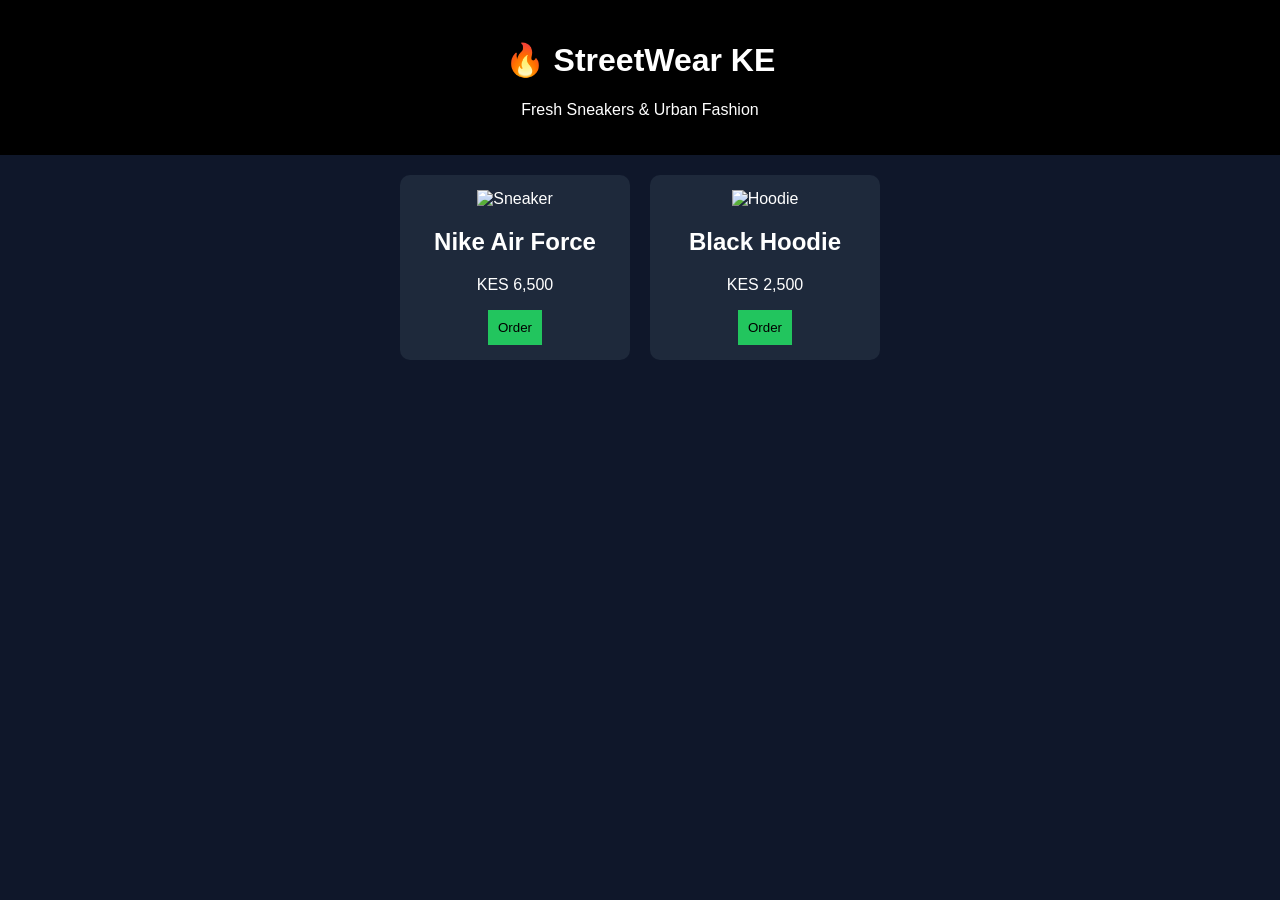
==== index.html @ 1f29eb37 "first store" ====
<!DOCTYPE html>
<html lang="en">

<head>
    <meta charset="UTF-8">
    <title>StreetWear KE</title>
    <link rel="stylesheet" href="style.css">
</head>

<body>

    <header>
        <h1>🔥 StreetWear KE</h1>
        <p>Fresh Sneakers & Urban Fashion</p>
    </header>

    <section class="products">

        <div class="card">
            <img src="https://via.placeholder.com/200" alt="Sneaker">
            <h2>Nike Air Force</h2>
            <p>KES 6,500</p>
            <button onclick="order('Nike Air Force')">Order</button>
        </div>

        <div class="card">
            <img src="https://via.placeholder.com/200" alt="Hoodie">
            <h2>Black Hoodie</h2>
            <p>KES 2,500</p>
            <button onclick="order('Black Hoodie')">Order</button>
        </div>

    </section>

    <script src="script.js"></script>
</body>

</html>
---- style.css ----
body {
    font-family: Arial;
    margin: 0;
    background: #0f172a;
    color: white;
    text-align: center;
}

header {
    padding: 20px;
    background: black;
}

.products {
    display: flex;
    justify-content: center;
    gap: 20px;
    padding: 20px;
}

.card {
    background: #1e293b;
    padding: 15px;
    border-radius: 10px;
    width: 200px;
}

.card img {
    width: 100%;
}

button {
    padding: 10px;
    background: #22c55e;
    border: none;
    cursor: pointer;
}
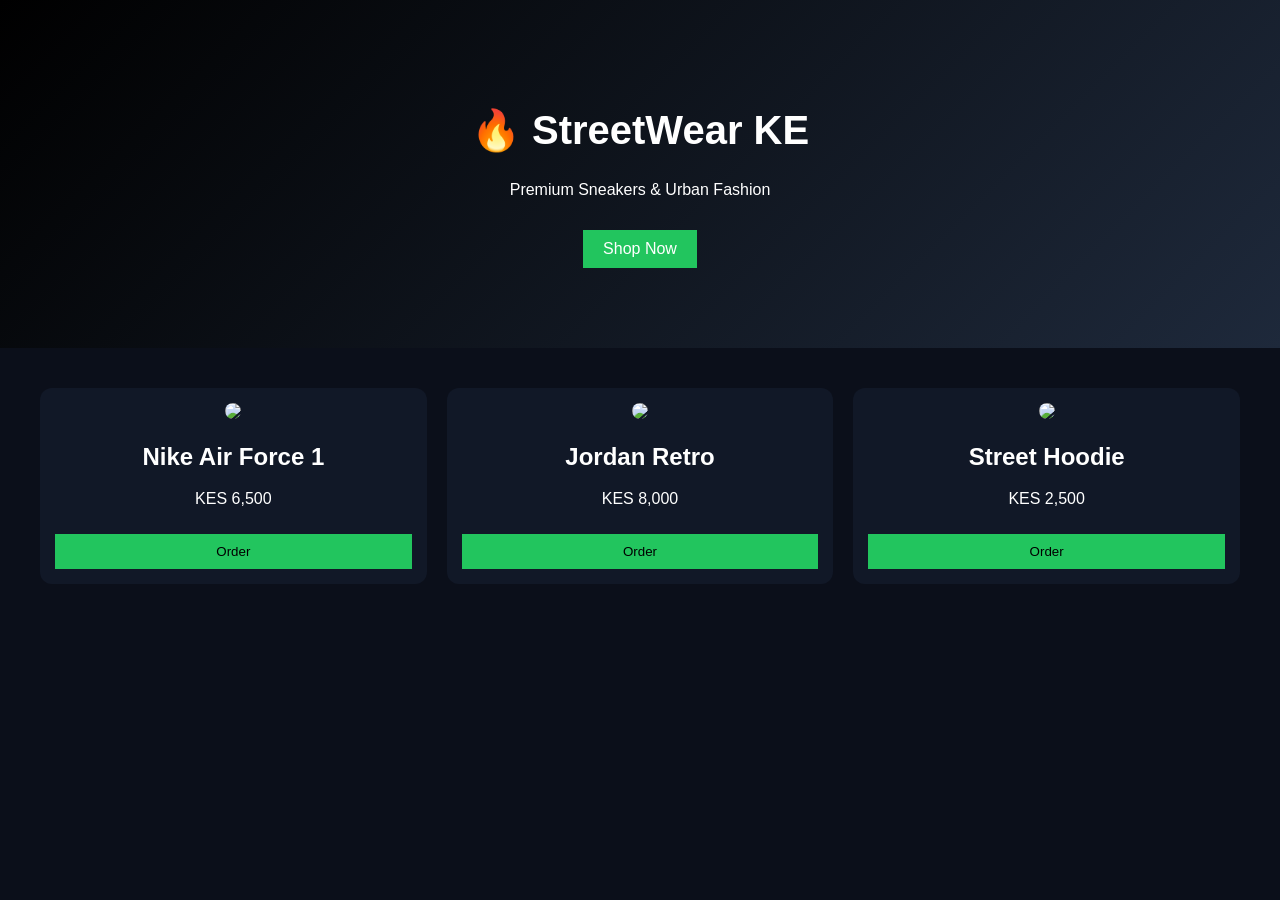
==== commit 7bb4ac0d: "upgrade store design" ====
--- a/index.html
+++ b/index.html
@@ -9,25 +9,33 @@
 
 <body>
 
-    <header>
+    <header class="hero">
         <h1>🔥 StreetWear KE</h1>
-        <p>Fresh Sneakers & Urban Fashion</p>
+        <p>Premium Sneakers & Urban Fashion</p>
+        <a href="#shop">Shop Now</a>
     </header>
 
-    <section class="products">
+    <section id="shop" class="products">
 
         <div class="card">
-            <img src="https://via.placeholder.com/200" alt="Sneaker">
-            <h2>Nike Air Force</h2>
+            <img src="https://images.unsplash.com/photo-1542291026-7eec264c27ff" />
+            <h2>Nike Air Force 1</h2>
             <p>KES 6,500</p>
-            <button onclick="order('Nike Air Force')">Order</button>
+            <button onclick="order('Nike Air Force 1')">Order</button>
         </div>
 
         <div class="card">
-            <img src="https://via.placeholder.com/200" alt="Hoodie">
-            <h2>Black Hoodie</h2>
+            <img src="https://images.unsplash.com/photo-1600185365483-26d7a4cc7519" />
+            <h2>Jordan Retro</h2>
+            <p>KES 8,000</p>
+            <button onclick="order('Jordan Retro')">Order</button>
+        </div>
+
+        <div class="card">
+            <img src="https://images.unsplash.com/photo-1528701800489-20be3c1eaac7" />
+            <h2>Street Hoodie</h2>
             <p>KES 2,500</p>
-            <button onclick="order('Black Hoodie')">Order</button>
+            <button onclick="order('Street Hoodie')">Order</button>
         </div>
 
     </section>
--- a/style.css
+++ b/style.css
@@ -1,36 +1,58 @@
 body {
+    margin: 0;
     font-family: Arial;
-    margin: 0;
-    background: #0f172a;
+    background: #0b0f1a;
     color: white;
-    text-align: center;
 }
 
-header {
-    padding: 20px;
-    background: black;
+
+/* HERO SECTION */
+
+.hero {
+    text-align: center;
+    padding: 80px 20px;
+    background: linear-gradient(135deg, #000, #1e293b);
 }
 
+.hero h1 {
+    font-size: 40px;
+}
+
+.hero a {
+    display: inline-block;
+    margin-top: 15px;
+    padding: 10px 20px;
+    background: #22c55e;
+    color: white;
+    text-decoration: none;
+}
+
+
+/* PRODUCTS */
+
 .products {
-    display: flex;
-    justify-content: center;
+    display: grid;
+    grid-template-columns: repeat(auto-fit, minmax(220px, 1fr));
     gap: 20px;
-    padding: 20px;
+    padding: 40px;
 }
 
 .card {
-    background: #1e293b;
+    background: #111827;
     padding: 15px;
-    border-radius: 10px;
-    width: 200px;
+    border-radius: 12px;
+    text-align: center;
 }
 
 .card img {
     width: 100%;
+    border-radius: 10px;
 }
 
 button {
+    margin-top: 10px;
     padding: 10px;
+    width: 100%;
     background: #22c55e;
     border: none;
     cursor: pointer;
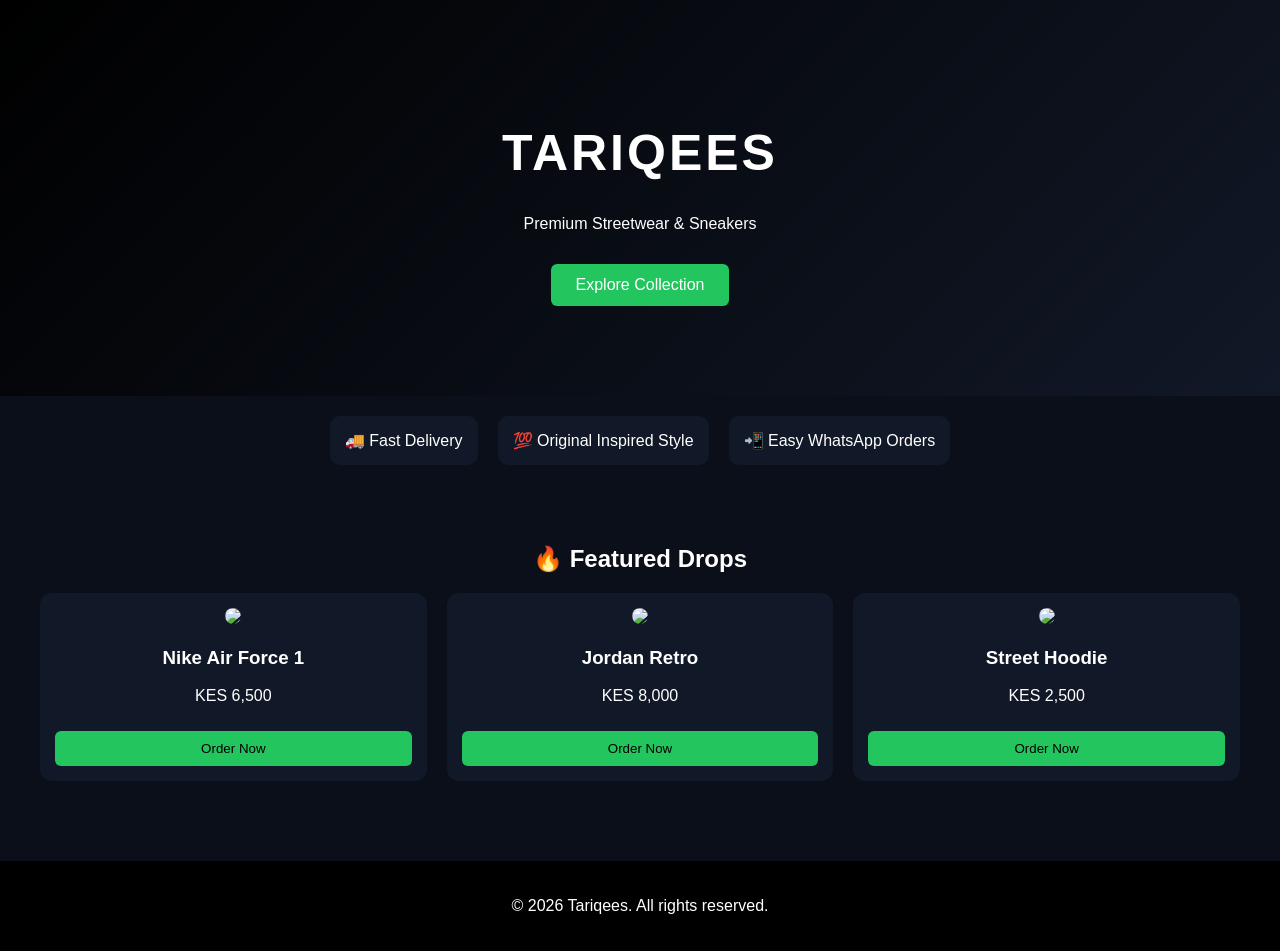
==== commit 4089ad95: "Tariqees brand redesign" ====
--- a/index.html
+++ b/index.html
@@ -3,42 +3,57 @@
 
 <head>
     <meta charset="UTF-8">
-    <title>StreetWear KE</title>
+    <title>Tariqees | Streetwear Store</title>
     <link rel="stylesheet" href="style.css">
 </head>
 
 <body>
 
     <header class="hero">
-        <h1>🔥 StreetWear KE</h1>
-        <p>Premium Sneakers & Urban Fashion</p>
-        <a href="#shop">Shop Now</a>
+        <h1>TARIQEES</h1>
+        <p>Premium Streetwear & Sneakers</p>
+        <a href="#shop">Explore Collection</a>
     </header>
+
+    <section class="info">
+        <div class="box">🚚 Fast Delivery</div>
+        <div class="box">💯 Original Inspired Style</div>
+        <div class="box">📲 Easy WhatsApp Orders</div>
+    </section>
 
     <section id="shop" class="products">
 
-        <div class="card">
-            <img src="https://images.unsplash.com/photo-1542291026-7eec264c27ff" />
-            <h2>Nike Air Force 1</h2>
-            <p>KES 6,500</p>
-            <button onclick="order('Nike Air Force 1')">Order</button>
+        <h2>🔥 Featured Drops</h2>
+
+        <div class="grid">
+
+            <div class="card">
+                <img src="https://images.unsplash.com/photo-1542291026-7eec264c27ff" />
+                <h3>Nike Air Force 1</h3>
+                <p>KES 6,500</p>
+                <button onclick="order('Nike Air Force 1')">Order Now</button>
+            </div>
+
+            <div class="card">
+                <img src="https://images.unsplash.com/photo-1600185365483-26d7a4cc7519" />
+                <h3>Jordan Retro</h3>
+                <p>KES 8,000</p>
+                <button onclick="order('Jordan Retro')">Order Now</button>
+            </div>
+
+            <div class="card">
+                <img src="https://images.unsplash.com/photo-1528701800489-20be3c1eaac7" />
+                <h3>Street Hoodie</h3>
+                <p>KES 2,500</p>
+                <button onclick="order('Street Hoodie')">Order Now</button>
+            </div>
+
         </div>
+    </section>
 
-        <div class="card">
-            <img src="https://images.unsplash.com/photo-1600185365483-26d7a4cc7519" />
-            <h2>Jordan Retro</h2>
-            <p>KES 8,000</p>
-            <button onclick="order('Jordan Retro')">Order</button>
-        </div>
-
-        <div class="card">
-            <img src="https://images.unsplash.com/photo-1528701800489-20be3c1eaac7" />
-            <h2>Street Hoodie</h2>
-            <p>KES 2,500</p>
-            <button onclick="order('Street Hoodie')">Order</button>
-        </div>
-
-    </section>
+    <footer>
+        <p>© 2026 Tariqees. All rights reserved.</p>
+    </footer>
 
     <script src="script.js"></script>
 </body>
--- a/style.css
+++ b/style.css
@@ -1,47 +1,68 @@
 body {
     margin: 0;
-    font-family: Arial;
+    font-family: Arial, sans-serif;
     background: #0b0f1a;
     color: white;
 }
 
 
-/* HERO SECTION */
+/* HERO */
 
 .hero {
     text-align: center;
-    padding: 80px 20px;
-    background: linear-gradient(135deg, #000, #1e293b);
+    padding: 90px 20px;
+    background: linear-gradient(135deg, #000, #111827);
 }
 
 .hero h1 {
-    font-size: 40px;
+    font-size: 50px;
+    letter-spacing: 3px;
 }
 
 .hero a {
     display: inline-block;
     margin-top: 15px;
-    padding: 10px 20px;
+    padding: 12px 25px;
     background: #22c55e;
     color: white;
     text-decoration: none;
+    border-radius: 6px;
+}
+
+
+/* INFO BOXES */
+
+.info {
+    display: flex;
+    justify-content: center;
+    gap: 20px;
+    padding: 20px;
+}
+
+.box {
+    background: #111827;
+    padding: 15px;
+    border-radius: 10px;
 }
 
 
 /* PRODUCTS */
 
 .products {
+    padding: 40px;
+    text-align: center;
+}
+
+.grid {
     display: grid;
     grid-template-columns: repeat(auto-fit, minmax(220px, 1fr));
     gap: 20px;
-    padding: 40px;
 }
 
 .card {
     background: #111827;
     padding: 15px;
     border-radius: 12px;
-    text-align: center;
 }
 
 .card img {
@@ -51,9 +72,20 @@
 
 button {
     margin-top: 10px;
+    width: 100%;
     padding: 10px;
-    width: 100%;
     background: #22c55e;
     border: none;
     cursor: pointer;
+    border-radius: 6px;
+}
+
+
+/* FOOTER */
+
+footer {
+    text-align: center;
+    padding: 20px;
+    background: #000;
+    margin-top: 40px;
 }
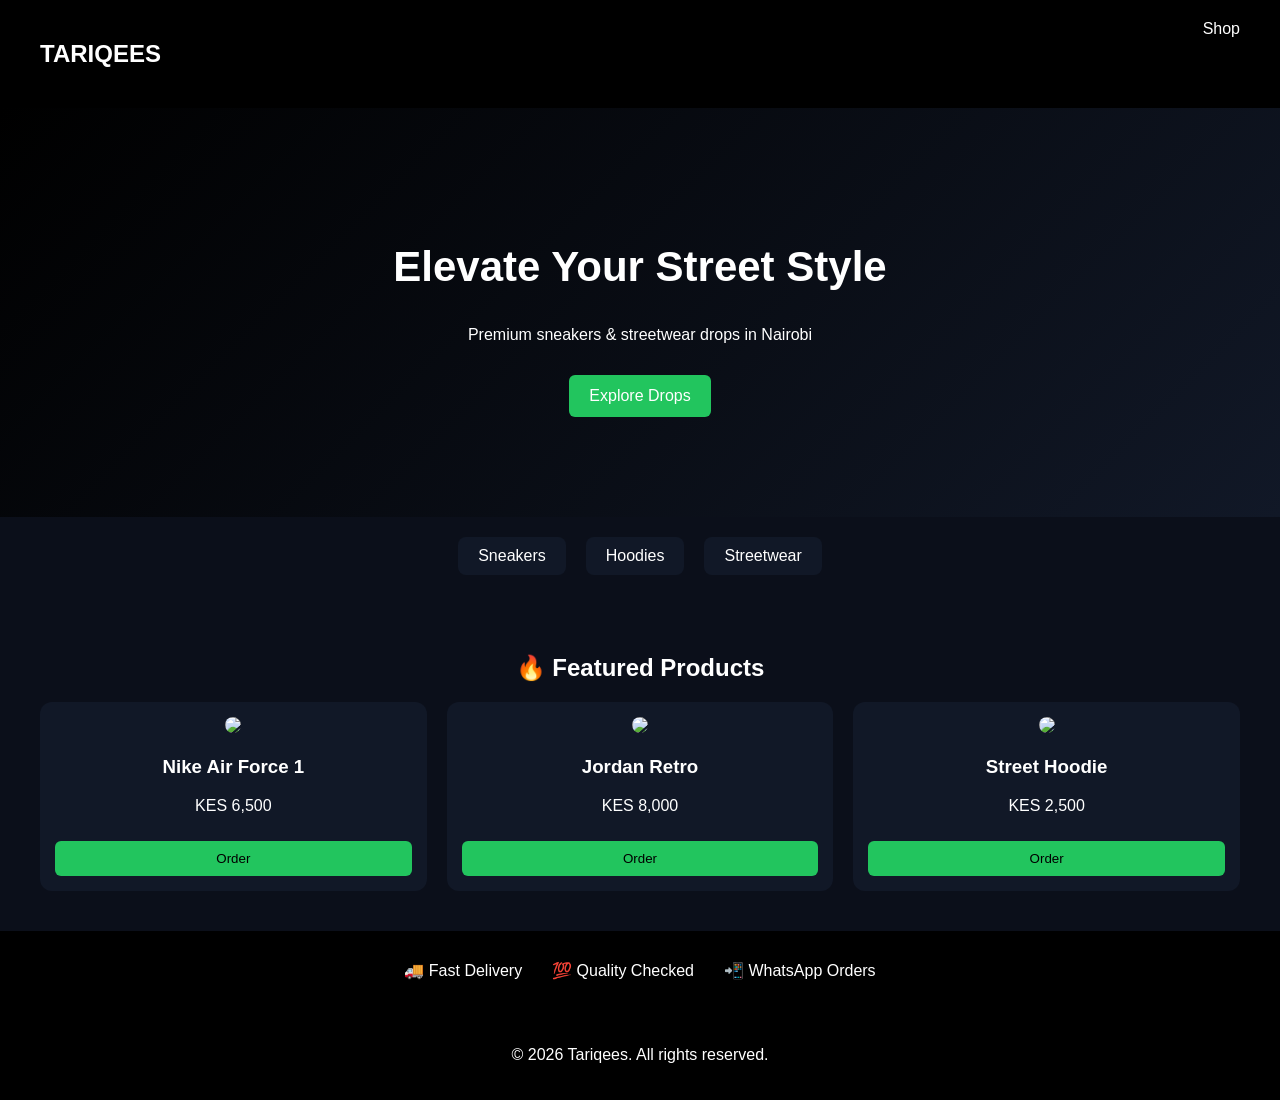
==== commit f9139d1f: "Tariqees full upgrade v2" ====
--- a/index.html
+++ b/index.html
@@ -3,54 +3,71 @@
 
 <head>
     <meta charset="UTF-8">
+    <meta name="viewport" content="width=device-width, initial-scale=1.0">
     <title>Tariqees | Streetwear Store</title>
     <link rel="stylesheet" href="style.css">
 </head>
 
 <body>
 
-    <header class="hero">
-        <h1>TARIQEES</h1>
-        <p>Premium Streetwear & Sneakers</p>
-        <a href="#shop">Explore Collection</a>
+    <!-- NAV -->
+    <header class="nav">
+        <h2>TARIQEES</h2>
+        <a href="#shop">Shop</a>
     </header>
 
-    <section class="info">
-        <div class="box">🚚 Fast Delivery</div>
-        <div class="box">💯 Original Inspired Style</div>
-        <div class="box">📲 Easy WhatsApp Orders</div>
+    <!-- HERO -->
+    <section class="hero">
+        <h1>Elevate Your Street Style</h1>
+        <p>Premium sneakers & streetwear drops in Nairobi</p>
+        <a href="#shop" class="btn">Explore Drops</a>
     </section>
 
-    <section id="shop" class="products">
+    <!-- CATEGORIES -->
+    <section class="categories">
+        <div>Sneakers</div>
+        <div>Hoodies</div>
+        <div>Streetwear</div>
+    </section>
 
-        <h2>🔥 Featured Drops</h2>
+    <!-- SHOP -->
+    <section id="shop" class="shop">
+        <h2>🔥 Featured Products</h2>
 
         <div class="grid">
 
             <div class="card">
-                <img src="https://images.unsplash.com/photo-1542291026-7eec264c27ff" />
+                <img src="https://images.unsplash.com/photo-1542291026-7eec264c27ff">
                 <h3>Nike Air Force 1</h3>
                 <p>KES 6,500</p>
-                <button onclick="order('Nike Air Force 1')">Order Now</button>
+                <button onclick="order('Nike Air Force 1')">Order</button>
             </div>
 
             <div class="card">
-                <img src="https://images.unsplash.com/photo-1600185365483-26d7a4cc7519" />
+                <img src="https://images.unsplash.com/photo-1600185365483-26d7a4cc7519">
                 <h3>Jordan Retro</h3>
                 <p>KES 8,000</p>
-                <button onclick="order('Jordan Retro')">Order Now</button>
+                <button onclick="order('Jordan Retro')">Order</button>
             </div>
 
             <div class="card">
-                <img src="https://images.unsplash.com/photo-1528701800489-20be3c1eaac7" />
+                <img src="https://images.unsplash.com/photo-1528701800489-20be3c1eaac7">
                 <h3>Street Hoodie</h3>
                 <p>KES 2,500</p>
-                <button onclick="order('Street Hoodie')">Order Now</button>
+                <button onclick="order('Street Hoodie')">Order</button>
             </div>
 
         </div>
     </section>
 
+    <!-- TRUST -->
+    <section class="trust">
+        <div>🚚 Fast Delivery</div>
+        <div>💯 Quality Checked</div>
+        <div>📲 WhatsApp Orders</div>
+    </section>
+
+    <!-- FOOTER -->
     <footer>
         <p>© 2026 Tariqees. All rights reserved.</p>
     </footer>
--- a/style.css
+++ b/style.css
@@ -6,23 +6,39 @@
 }
 
 
+/* NAV */
+
+.nav {
+    display: flex;
+    justify-content: space-between;
+    padding: 20px 40px;
+    background: #000;
+    position: sticky;
+    top: 0;
+}
+
+.nav a {
+    color: white;
+    text-decoration: none;
+}
+
+
 /* HERO */
 
 .hero {
     text-align: center;
-    padding: 90px 20px;
+    padding: 100px 20px;
     background: linear-gradient(135deg, #000, #111827);
 }
 
 .hero h1 {
-    font-size: 50px;
-    letter-spacing: 3px;
+    font-size: 42px;
 }
 
-.hero a {
+.btn {
     display: inline-block;
     margin-top: 15px;
-    padding: 12px 25px;
+    padding: 12px 20px;
     background: #22c55e;
     color: white;
     text-decoration: none;
@@ -30,25 +46,25 @@
 }
 
 
-/* INFO BOXES */
+/* CATEGORIES */
 
-.info {
+.categories {
     display: flex;
     justify-content: center;
     gap: 20px;
     padding: 20px;
 }
 
-.box {
+.categories div {
     background: #111827;
-    padding: 15px;
-    border-radius: 10px;
+    padding: 10px 20px;
+    border-radius: 8px;
 }
 
 
-/* PRODUCTS */
+/* SHOP */
 
-.products {
+.shop {
     padding: 40px;
     text-align: center;
 }
@@ -81,11 +97,21 @@
 }
 
 
+/* TRUST */
+
+.trust {
+    display: flex;
+    justify-content: center;
+    gap: 30px;
+    padding: 30px;
+    background: #000;
+}
+
+
 /* FOOTER */
 
 footer {
     text-align: center;
     padding: 20px;
     background: #000;
-    margin-top: 40px;
 }
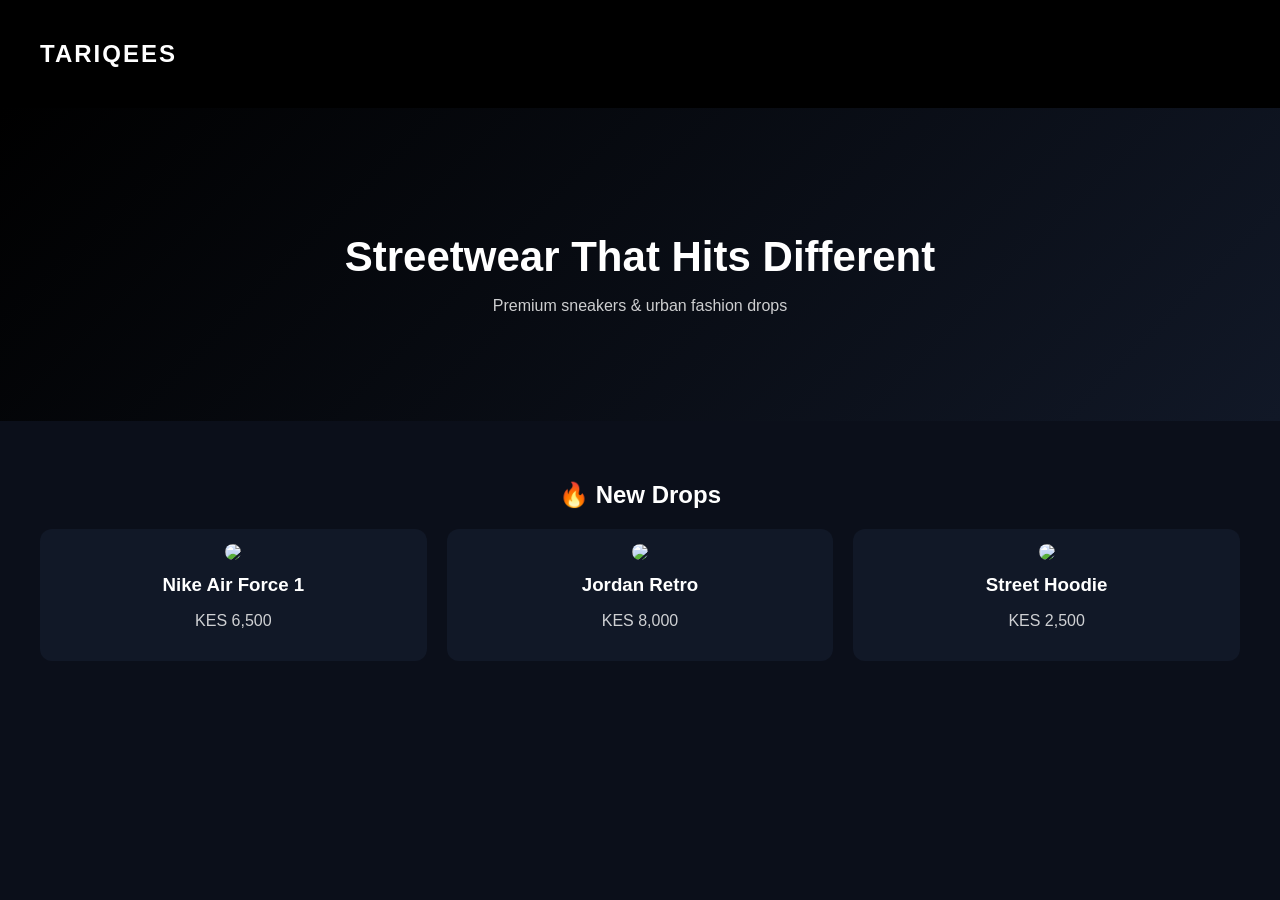
==== commit fcd9a8fb: "update Tariqees UI styling" ====
--- a/index.html
+++ b/index.html
@@ -10,69 +10,41 @@
 
 <body>
 
-    <!-- NAV -->
     <header class="nav">
         <h2>TARIQEES</h2>
-        <a href="#shop">Shop</a>
     </header>
 
-    <!-- HERO -->
     <section class="hero">
-        <h1>Elevate Your Street Style</h1>
-        <p>Premium sneakers & streetwear drops in Nairobi</p>
-        <a href="#shop" class="btn">Explore Drops</a>
+        <h1>Streetwear That Hits Different</h1>
+        <p>Premium sneakers & urban fashion drops</p>
     </section>
 
-    <!-- CATEGORIES -->
-    <section class="categories">
-        <div>Sneakers</div>
-        <div>Hoodies</div>
-        <div>Streetwear</div>
-    </section>
-
-    <!-- SHOP -->
-    <section id="shop" class="shop">
-        <h2>🔥 Featured Products</h2>
+    <section class="shop">
+        <h2>🔥 New Drops</h2>
 
         <div class="grid">
 
-            <div class="card">
+            <a href="product.html?name=Nike%20Air%20Force%201&price=6500&img=https://images.unsplash.com/photo-1542291026-7eec264c27ff" class="card">
                 <img src="https://images.unsplash.com/photo-1542291026-7eec264c27ff">
                 <h3>Nike Air Force 1</h3>
                 <p>KES 6,500</p>
-                <button onclick="order('Nike Air Force 1')">Order</button>
-            </div>
+            </a>
 
-            <div class="card">
+            <a href="product.html?name=Jordan%20Retro&price=8000&img=https://images.unsplash.com/photo-1600185365483-26d7a4cc7519" class="card">
                 <img src="https://images.unsplash.com/photo-1600185365483-26d7a4cc7519">
                 <h3>Jordan Retro</h3>
                 <p>KES 8,000</p>
-                <button onclick="order('Jordan Retro')">Order</button>
-            </div>
+            </a>
 
-            <div class="card">
+            <a href="product.html?name=Street%20Hoodie&price=2500&img=https://images.unsplash.com/photo-1528701800489-20be3c1eaac7" class="card">
                 <img src="https://images.unsplash.com/photo-1528701800489-20be3c1eaac7">
                 <h3>Street Hoodie</h3>
                 <p>KES 2,500</p>
-                <button onclick="order('Street Hoodie')">Order</button>
-            </div>
+            </a>
 
         </div>
     </section>
 
-    <!-- TRUST -->
-    <section class="trust">
-        <div>🚚 Fast Delivery</div>
-        <div>💯 Quality Checked</div>
-        <div>📲 WhatsApp Orders</div>
-    </section>
-
-    <!-- FOOTER -->
-    <footer>
-        <p>© 2026 Tariqees. All rights reserved.</p>
-    </footer>
-
-    <script src="script.js"></script>
 </body>
 
 </html>
--- a/style.css
+++ b/style.css
@@ -11,15 +11,15 @@
 .nav {
     display: flex;
     justify-content: space-between;
+    align-items: center;
     padding: 20px 40px;
     background: #000;
     position: sticky;
     top: 0;
 }
 
-.nav a {
-    color: white;
-    text-decoration: none;
+.nav h2 {
+    letter-spacing: 2px;
 }
 
 
@@ -27,47 +27,33 @@
 
 .hero {
     text-align: center;
-    padding: 100px 20px;
+    padding: 90px 20px;
     background: linear-gradient(135deg, #000, #111827);
 }
 
 .hero h1 {
     font-size: 42px;
+    margin-bottom: 10px;
 }
 
-.btn {
-    display: inline-block;
-    margin-top: 15px;
-    padding: 12px 20px;
-    background: #22c55e;
-    color: white;
-    text-decoration: none;
-    border-radius: 6px;
+.hero p {
+    opacity: 0.8;
 }
 
 
-/* CATEGORIES */
-
-.categories {
-    display: flex;
-    justify-content: center;
-    gap: 20px;
-    padding: 20px;
-}
-
-.categories div {
-    background: #111827;
-    padding: 10px 20px;
-    border-radius: 8px;
-}
-
-
-/* SHOP */
+/* SHOP SECTION */
 
 .shop {
     padding: 40px;
     text-align: center;
 }
+
+.shop h2 {
+    margin-bottom: 20px;
+}
+
+
+/* PRODUCT GRID */
 
 .grid {
     display: grid;
@@ -75,10 +61,21 @@
     gap: 20px;
 }
 
+
+/* PRODUCT CARD */
+
 .card {
     background: #111827;
     padding: 15px;
     border-radius: 12px;
+    text-decoration: none;
+    color: white;
+    transition: transform 0.2s ease, background 0.2s ease;
+}
+
+.card:hover {
+    transform: scale(1.03);
+    background: #1f2937;
 }
 
 .card img {
@@ -86,32 +83,65 @@
     border-radius: 10px;
 }
 
-button {
-    margin-top: 10px;
-    width: 100%;
-    padding: 10px;
-    background: #22c55e;
-    border: none;
-    cursor: pointer;
-    border-radius: 6px;
+.card h3 {
+    margin: 10px 0 5px;
+}
+
+.card p {
+    opacity: 0.8;
 }
 
 
-/* TRUST */
+/* PRODUCT PAGE */
 
-.trust {
-    display: flex;
-    justify-content: center;
-    gap: 30px;
-    padding: 30px;
-    background: #000;
+.product-page {
+    text-align: center;
+    padding: 50px 20px;
+}
+
+.product-page img {
+    width: 260px;
+    border-radius: 12px;
+    margin-bottom: 20px;
+}
+
+.product-page h1 {
+    margin-bottom: 10px;
+}
+
+.product-page h2 {
+    color: #22c55e;
 }
 
 
-/* FOOTER */
+/* BUTTONS */
 
-footer {
-    text-align: center;
-    padding: 20px;
-    background: #000;
+button {
+    padding: 12px;
+    margin-top: 15px;
+    background: #22c55e;
+    border: none;
+    color: white;
+    cursor: pointer;
+    border-radius: 6px;
+    width: 200px;
+}
+
+button:hover {
+    background: #16a34a;
+}
+
+
+/* BACK LINK */
+
+.back {
+    display: block;
+    margin-top: 20px;
+    color: white;
+    text-decoration: none;
+    opacity: 0.7;
+}
+
+.back:hover {
+    opacity: 1;
 }
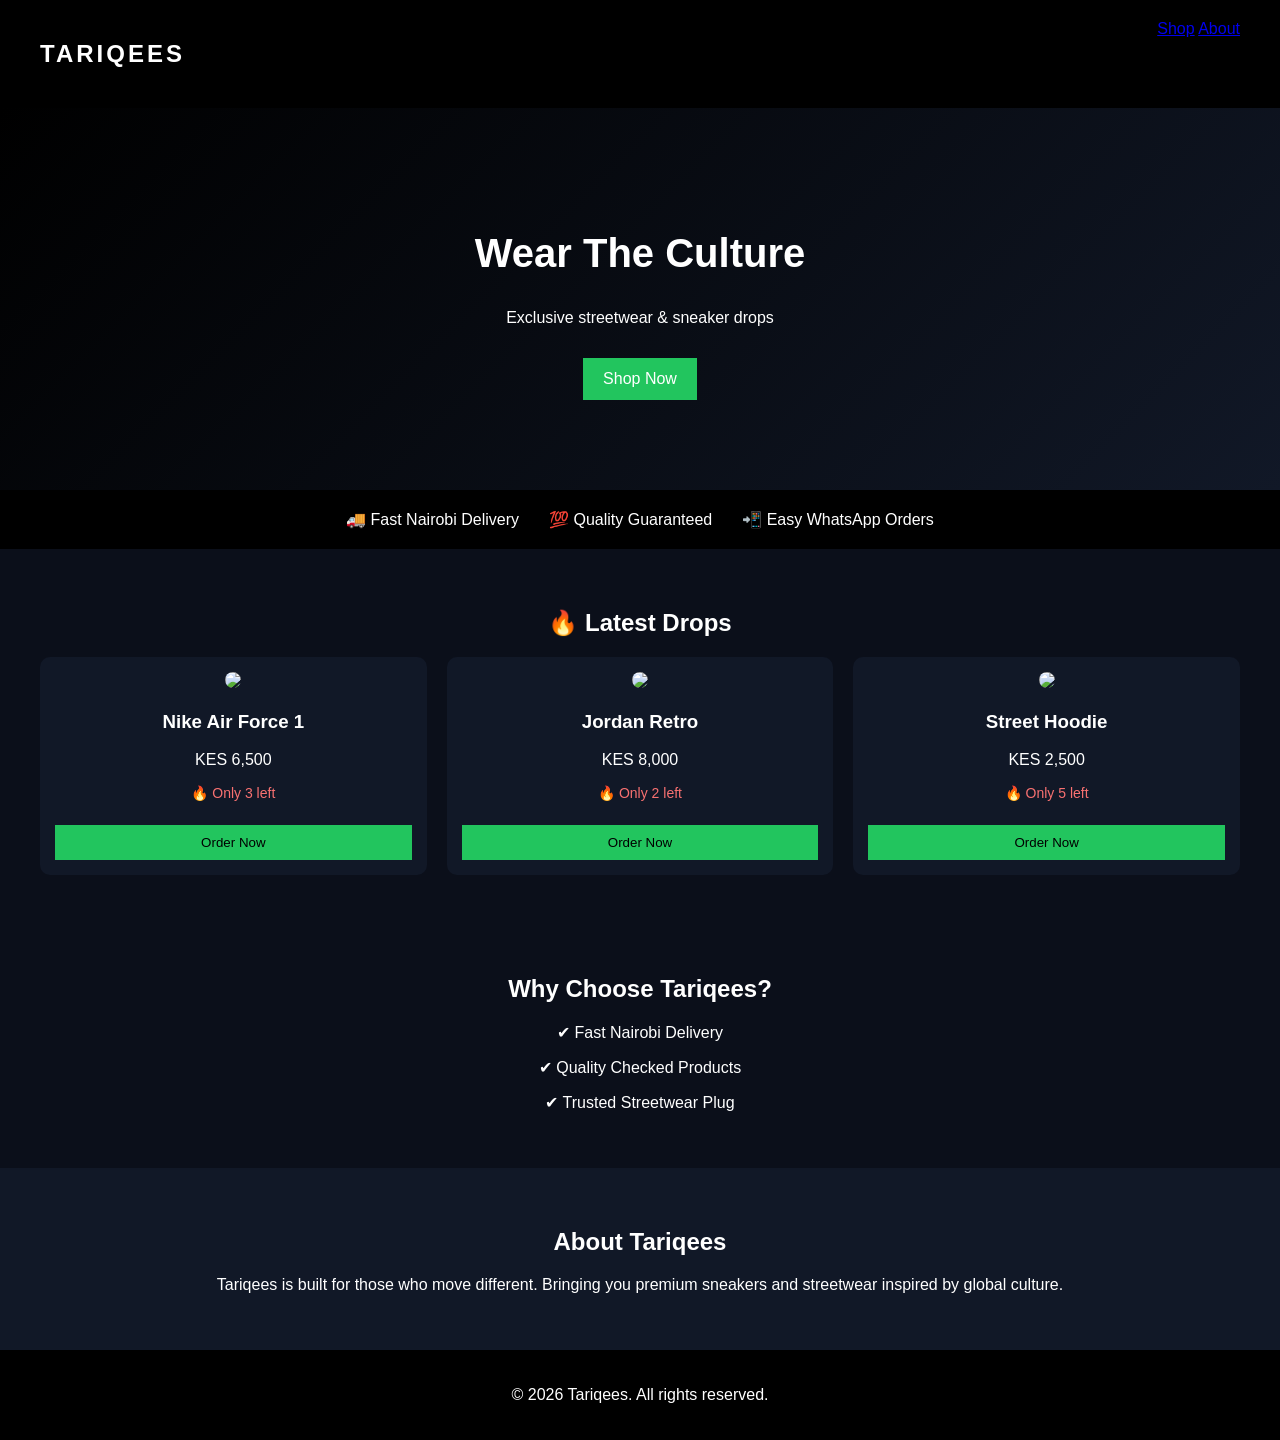
==== commit f9d33731: "conversion upgrade" ====
--- a/index.html
+++ b/index.html
@@ -4,47 +4,90 @@
 <head>
     <meta charset="UTF-8">
     <meta name="viewport" content="width=device-width, initial-scale=1.0">
-    <title>Tariqees | Streetwear Store</title>
+    <title>Tariqees | Premium Streetwear</title>
     <link rel="stylesheet" href="style.css">
 </head>
 
 <body>
 
+    <!-- NAV -->
     <header class="nav">
-        <h2>TARIQEES</h2>
+        <h2 class="logo">TARIQEES</h2>
+        <nav>
+            <a href="#shop">Shop</a>
+            <a href="#about">About</a>
+        </nav>
     </header>
 
+    <!-- HERO -->
     <section class="hero">
-        <h1>Streetwear That Hits Different</h1>
-        <p>Premium sneakers & urban fashion drops</p>
+        <h1>Wear The Culture</h1>
+        <p>Exclusive streetwear & sneaker drops</p>
+        <a href="#shop" class="btn">Shop Now</a>
     </section>
 
-    <section class="shop">
-        <h2>🔥 New Drops</h2>
+    <!-- TRUST -->
+    <section class="trust">
+        <div>🚚 Fast Nairobi Delivery</div>
+        <div>💯 Quality Guaranteed</div>
+        <div>📲 Easy WhatsApp Orders</div>
+    </section>
+
+    <!-- SHOP -->
+    <section id="shop" class="shop">
+        <h2>🔥 Latest Drops</h2>
 
         <div class="grid">
 
-            <a href="product.html?name=Nike%20Air%20Force%201&price=6500&img=https://images.unsplash.com/photo-1542291026-7eec264c27ff" class="card">
+            <div class="card">
                 <img src="https://images.unsplash.com/photo-1542291026-7eec264c27ff">
                 <h3>Nike Air Force 1</h3>
                 <p>KES 6,500</p>
-            </a>
+                <p class="stock">🔥 Only 3 left</p>
+                <button onclick="order('Nike Air Force 1')">Order Now</button>
+            </div>
 
-            <a href="product.html?name=Jordan%20Retro&price=8000&img=https://images.unsplash.com/photo-1600185365483-26d7a4cc7519" class="card">
+            <div class="card">
                 <img src="https://images.unsplash.com/photo-1600185365483-26d7a4cc7519">
                 <h3>Jordan Retro</h3>
                 <p>KES 8,000</p>
-            </a>
+                <p class="stock">🔥 Only 2 left</p>
+                <button onclick="order('Jordan Retro')">Order Now</button>
+            </div>
 
-            <a href="product.html?name=Street%20Hoodie&price=2500&img=https://images.unsplash.com/photo-1528701800489-20be3c1eaac7" class="card">
+            <div class="card">
                 <img src="https://images.unsplash.com/photo-1528701800489-20be3c1eaac7">
                 <h3>Street Hoodie</h3>
                 <p>KES 2,500</p>
-            </a>
+                <p class="stock">🔥 Only 5 left</p>
+                <button onclick="order('Street Hoodie')">Order Now</button>
+            </div>
 
         </div>
     </section>
 
+    <!-- WHY US -->
+    <section class="trust-2">
+        <h2>Why Choose Tariqees?</h2>
+        <p>✔ Fast Nairobi Delivery</p>
+        <p>✔ Quality Checked Products</p>
+        <p>✔ Trusted Streetwear Plug</p>
+    </section>
+
+    <!-- ABOUT -->
+    <section id="about" class="about">
+        <h2>About Tariqees</h2>
+        <p>
+            Tariqees is built for those who move different. Bringing you premium sneakers and streetwear inspired by global culture.
+        </p>
+    </section>
+
+    <!-- FOOTER -->
+    <footer>
+        <p>© 2026 Tariqees. All rights reserved.</p>
+    </footer>
+
+    <script src="script.js"></script>
 </body>
 
 </html>
--- a/style.css
+++ b/style.css
@@ -11,15 +11,12 @@
 .nav {
     display: flex;
     justify-content: space-between;
-    align-items: center;
     padding: 20px 40px;
     background: #000;
-    position: sticky;
-    top: 0;
 }
 
-.nav h2 {
-    letter-spacing: 2px;
+.logo {
+    letter-spacing: 3px;
 }
 
 
@@ -32,28 +29,36 @@
 }
 
 .hero h1 {
-    font-size: 42px;
-    margin-bottom: 10px;
+    font-size: 40px;
 }
 
-.hero p {
-    opacity: 0.8;
+.btn {
+    display: inline-block;
+    margin-top: 15px;
+    padding: 12px 20px;
+    background: #22c55e;
+    color: white;
+    text-decoration: none;
 }
 
 
-/* SHOP SECTION */
+/* TRUST */
+
+.trust {
+    display: flex;
+    justify-content: center;
+    gap: 30px;
+    padding: 20px;
+    background: #000;
+}
+
+
+/* SHOP */
 
 .shop {
     padding: 40px;
     text-align: center;
 }
-
-.shop h2 {
-    margin-bottom: 20px;
-}
-
-
-/* PRODUCT GRID */
 
 .grid {
     display: grid;
@@ -61,21 +66,10 @@
     gap: 20px;
 }
 
-
-/* PRODUCT CARD */
-
 .card {
     background: #111827;
     padding: 15px;
-    border-radius: 12px;
-    text-decoration: none;
-    color: white;
-    transition: transform 0.2s ease, background 0.2s ease;
-}
-
-.card:hover {
-    transform: scale(1.03);
-    background: #1f2937;
+    border-radius: 10px;
 }
 
 .card img {
@@ -83,65 +77,45 @@
     border-radius: 10px;
 }
 
-.card h3 {
-    margin: 10px 0 5px;
-}
-
-.card p {
-    opacity: 0.8;
+.stock {
+    color: #f87171;
+    font-size: 14px;
 }
 
 
-/* PRODUCT PAGE */
+/* BUTTON */
 
-.product-page {
-    text-align: center;
-    padding: 50px 20px;
-}
-
-.product-page img {
-    width: 260px;
-    border-radius: 12px;
-    margin-bottom: 20px;
-}
-
-.product-page h1 {
-    margin-bottom: 10px;
-}
-
-.product-page h2 {
-    color: #22c55e;
+button {
+    margin-top: 10px;
+    padding: 10px;
+    width: 100%;
+    background: #22c55e;
+    border: none;
+    cursor: pointer;
 }
 
 
-/* BUTTONS */
+/* WHY US */
 
-button {
-    padding: 12px;
-    margin-top: 15px;
-    background: #22c55e;
-    border: none;
-    color: white;
-    cursor: pointer;
-    border-radius: 6px;
-    width: 200px;
-}
-
-button:hover {
-    background: #16a34a;
+.trust-2 {
+    text-align: center;
+    padding: 40px;
 }
 
 
-/* BACK LINK */
+/* ABOUT */
 
-.back {
-    display: block;
-    margin-top: 20px;
-    color: white;
-    text-decoration: none;
-    opacity: 0.7;
+.about {
+    text-align: center;
+    padding: 40px;
+    background: #111827;
 }
 
-.back:hover {
-    opacity: 1;
+
+/* FOOTER */
+
+footer {
+    text-align: center;
+    padding: 20px;
+    background: #000;
 }
